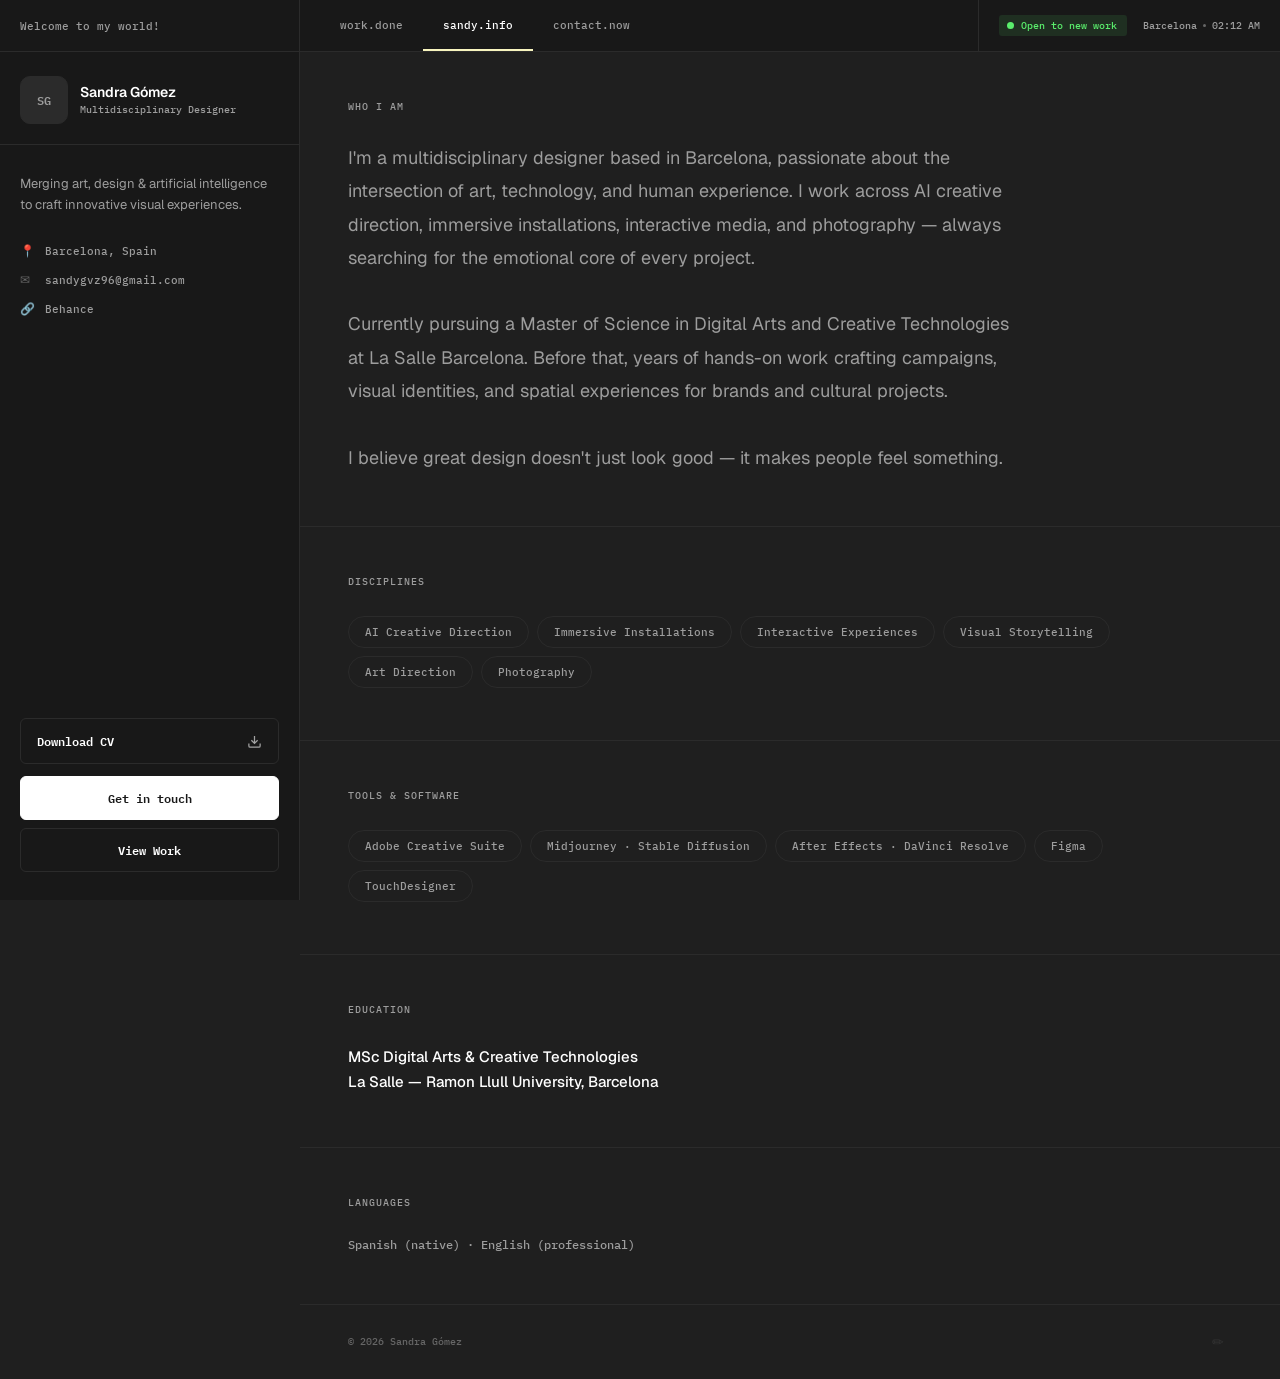
==== about.html @ 4c67fdbd "Rebuild site: sidebar layout + 3 separate pages + full edit mode - index.html / about.html / contact" ====
<!DOCTYPE html>
<html lang="en">
<head>
  <meta charset="UTF-8" />
  <meta name="viewport" content="width=device-width, initial-scale=1.0" />
  <title>Sandra Gómez — sandy.info</title>
  <link rel="preconnect" href="https://fonts.googleapis.com" />
  <link rel="preconnect" href="https://fonts.gstatic.com" crossorigin />
  <link href="https://fonts.googleapis.com/css2?family=IBM+Plex+Mono:ital,wght@0,400;0,500;0,600;1,400&family=Geist:wght@300;400;500;600;700;800;900&display=swap" rel="stylesheet" />
  <link rel="stylesheet" href="css/style.css" />
</head>
<body data-page="about">

  <header class="topnav" id="topnav"></header>

  <div class="page">
    <aside class="sidebar" id="sidebar"></aside>

    <main class="main">
      <div id="about-content"></div>

      <footer class="footer">
        <span class="footer__copy"></span>
        <button class="footer__edit-btn" id="edit-toggle" title="Edit mode (Ctrl+Shift+E)">✏</button>
      </footer>
    </main>
  </div>

  <script src="js/content.js"></script>
  <script src="js/layout.js"></script>
  <script src="js/render.js"></script>
  <script src="js/editor.js"></script>
</body>
</html>
---- css/style.css ----
/* css/style.css — replicating jaxon-cruz-wbs.framer.website structure */

/* ── RESET ───────────────────────────────────────────── */
*, *::before, *::after { box-sizing: border-box; margin: 0; padding: 0; }
ul { list-style: none; }

:root {
  /* Colors — exact tokens from Framer source */
  --bg:           #1f1f1f;
  --nav-bg:       #181818;
  --sidebar-bg:   #181818;
  --surface:      #2b2b2b;
  --surface-alt:  #333;
  --text:         #ffffff;
  --text-muted:   #9d9d9d;
  --text-dim:     #666;
  --accent-yellow:#f7f4be;
  --accent-green: rgb(90, 238, 108);
  --accent-green-bg: rgba(90, 238, 108, 0.1);
  --border:       rgb(43, 43, 43);
  --border-light: rgba(255,255,255,0.06);

  /* Typography */
  --font-sans: 'Geist', sans-serif;
  --font-mono: 'IBM Plex Mono', monospace;

  /* Layout */
  --sidebar-w: 300px;
  --nav-h: 52px;
}

html { scroll-behavior: smooth; }

body {
  font-family: var(--font-sans);
  background: var(--bg);
  color: var(--text);
  -webkit-font-smoothing: antialiased;
  -moz-osx-font-smoothing: grayscale;
}

img { display: block; object-fit: cover; }
a { color: inherit; text-decoration: none; }
button { cursor: pointer; font-family: inherit; }

/* ── TOP NAV ─────────────────────────────────────────── */
.topnav {
  position: fixed; top: 0; left: 0; right: 0; z-index: 200;
  height: var(--nav-h);
  display: grid;
  grid-template-columns: var(--sidebar-w) 1fr auto;
  background: var(--nav-bg);
  border-bottom: 1px solid var(--border);
}

.topnav__left {
  display: flex; align-items: center;
  padding: 0 20px;
  border-right: 1px solid var(--border);
}

.topnav__greeting {
  font-family: var(--font-mono);
  font-size: 11px;
  font-weight: 500;
  color: var(--text-muted);
  white-space: nowrap;
}

.topnav__center {
  display: flex; align-items: stretch;
  padding: 0 20px;
  gap: 0;
  position: relative;
}

.topnav__center a {
  display: flex; align-items: center;
  padding: 0 20px;
  font-family: var(--font-mono);
  font-size: 11px;
  font-weight: 500;
  color: var(--text-muted);
  border-bottom: 2px solid transparent;
  transition: color 0.15s, border-color 0.15s;
  white-space: nowrap;
}

.topnav__center a:hover { color: var(--text); }
.topnav__center a.active {
  color: var(--text);
  border-bottom-color: var(--accent-yellow);
}

.topnav__right {
  display: flex; align-items: center;
  padding: 0 20px;
  gap: 16px;
  border-left: 1px solid var(--border);
}

.topnav__status {
  display: flex; align-items: center; gap: 7px;
  background: var(--accent-green-bg);
  padding: 4px 10px 4px 8px;
  border-radius: 3px;
}

.topnav__status-dot {
  width: 7px; height: 7px;
  border-radius: 50%;
  background: var(--accent-green);
  flex-shrink: 0;
  animation: pulse 2s ease infinite;
}

@keyframes pulse {
  0%, 100% { opacity: 1; }
  50% { opacity: 0.4; }
}

.topnav__status-text {
  font-family: var(--font-mono);
  font-size: 10px;
  font-weight: 500;
  color: var(--accent-green);
  white-space: nowrap;
}

.topnav__meta {
  font-family: var(--font-mono);
  font-size: 10px;
  font-weight: 500;
  color: var(--text-muted);
  display: flex; align-items: center; gap: 6px;
  white-space: nowrap;
}

.topnav__meta-dot {
  width: 3px; height: 3px;
  border-radius: 50%;
  background: var(--text-dim);
  flex-shrink: 0;
}

/* ── PAGE SHELL ──────────────────────────────────────── */
.page {
  display: flex;
  min-height: 100vh;
  padding-top: var(--nav-h);
}

/* ── SIDEBAR (fixed left) ────────────────────────────── */
.sidebar {
  width: var(--sidebar-w);
  min-height: calc(100vh - var(--nav-h));
  background: var(--sidebar-bg);
  border-right: 1px solid var(--border);
  position: sticky;
  top: var(--nav-h);
  height: calc(100vh - var(--nav-h));
  display: flex;
  flex-direction: column;
  justify-content: space-between;
  padding: 0 0 28px;
  flex-shrink: 0;
  overflow-y: auto;
}

.sidebar__top {
  display: flex; flex-direction: column; gap: 28px;
}

/* Profile card */
.sidebar__profile {
  display: flex; align-items: center; gap: 12px;
  padding: 24px 20px 20px;
  border-bottom: 1px solid var(--border);
}

.sidebar__avatar-wrap {
  width: 48px; height: 48px;
  border-radius: 10px;
  overflow: hidden;
  border: 1px solid var(--border);
  background: var(--surface);
  flex-shrink: 0;
  position: relative;
}

.sidebar__avatar {
  width: 100%; height: 100%;
}

.sidebar__avatar-placeholder {
  position: absolute; inset: 0;
  display: flex; align-items: center; justify-content: center;
  font-family: var(--font-mono);
  font-size: 12px;
  font-weight: 600;
  color: var(--text-muted);
  background: var(--surface);
}

.sidebar__identity {
  display: flex; flex-direction: column; gap: 3px;
}

.sidebar__name {
  font-size: 14px;
  font-weight: 600;
  color: var(--text);
  line-height: 1.2;
}

.sidebar__title {
  font-family: var(--font-mono);
  font-size: 10px;
  font-weight: 500;
  color: var(--text-muted);
  line-height: 1.3;
}

/* Bio */
.sidebar__bio {
  padding: 0 20px;
  font-size: 13px;
  line-height: 1.65;
  color: var(--text-muted);
  font-weight: 400;
}

/* Contact list */
.sidebar__contact {
  padding: 0 20px;
  display: flex; flex-direction: column; gap: 14px;
}

.sidebar__contact-item {
  display: flex; align-items: center; gap: 10px;
}

.sidebar__contact-icon {
  width: 15px; height: 15px;
  flex-shrink: 0;
  color: var(--text-dim);
  font-size: 12px;
  display: flex; align-items: center;
}

.sidebar__contact-link {
  font-family: var(--font-mono);
  font-size: 11px;
  font-weight: 500;
  color: var(--text-muted);
  position: relative;
  padding-bottom: 1px;
  transition: color 0.15s;
}

.sidebar__contact-link::after {
  content: '';
  position: absolute; bottom: 0; left: 0; right: 0;
  height: 1px;
  background: var(--text-dim);
  transform: scaleX(0);
  transform-origin: left;
  transition: transform 0.2s;
}

.sidebar__contact-link:hover { color: var(--text); }
.sidebar__contact-link:hover::after { transform: scaleX(1); }

.sidebar__contact-text {
  font-family: var(--font-mono);
  font-size: 11px;
  font-weight: 500;
  color: var(--text-muted);
}

/* Bottom CTAs */
.sidebar__bottom {
  padding: 0 20px;
  display: flex; flex-direction: column; gap: 12px;
}

.sidebar__cv-btn {
  display: flex; align-items: center; justify-content: space-between;
  padding: 12px 16px;
  border: 1px solid var(--border);
  border-radius: 6px;
  font-family: var(--font-mono);
  font-size: 12px;
  font-weight: 600;
  color: var(--text);
  background: transparent;
  transition: background 0.15s, border-color 0.15s;
}

.sidebar__cv-btn:hover {
  background: var(--surface);
  border-color: var(--surface-alt);
}

.sidebar__cv-btn svg {
  opacity: 0.6;
}

.sidebar__cta {
  display: flex; flex-direction: column; gap: 8px;
}

/* ── BUTTONS ─────────────────────────────────────────── */
.btn {
  display: flex; align-items: center; justify-content: center;
  padding: 11px 16px;
  border: 1px solid var(--border);
  border-radius: 6px;
  font-family: var(--font-mono);
  font-size: 12px;
  font-weight: 600;
  color: var(--text);
  background: transparent;
  transition: background 0.15s, border-color 0.15s;
  text-align: center;
}

.btn:hover { background: var(--surface); border-color: var(--surface-alt); }

.btn-primary {
  background: var(--text);
  color: var(--nav-bg);
  border-color: var(--text);
}

.btn-primary:hover {
  background: var(--accent-yellow);
  border-color: var(--accent-yellow);
  color: var(--nav-bg);
}

/* ── MAIN CONTENT ────────────────────────────────────── */
.main {
  flex: 1;
  min-width: 0;
  display: flex; flex-direction: column;
}

/* ── SECTION ─────────────────────────────────────────── */
.section {
  padding: 48px 48px 56px;
  border-bottom: 1px solid var(--border);
}

.section__header {
  display: flex; align-items: center;
  justify-content: space-between;
  margin-bottom: 32px;
  gap: 24px;
  flex-wrap: wrap;
}

.section__label {
  font-family: var(--font-mono);
  font-size: 10px;
  font-weight: 500;
  color: var(--text-muted);
  letter-spacing: 0.1em;
  text-transform: uppercase;
}

/* ── WORK FILTERS ────────────────────────────────────── */
.work__filters {
  display: flex; gap: 6px; flex-wrap: wrap;
}

.filter-btn {
  padding: 5px 14px;
  border: 1px solid var(--border);
  border-radius: 100px;
  background: transparent;
  color: var(--text-muted);
  font-family: var(--font-mono);
  font-size: 10px;
  font-weight: 500;
  letter-spacing: 0.05em;
  cursor: pointer;
  transition: all 0.15s;
}

.filter-btn:hover { color: var(--text); border-color: var(--surface-alt); }
.filter-btn.active {
  background: var(--text); color: var(--nav-bg); border-color: var(--text);
}

/* ── WORK GRID (3 columns) ───────────────────────────── */
.work__grid {
  display: grid;
  grid-template-columns: repeat(3, 1fr);
  gap: 1px;
  background: var(--border);
  border: 1px solid var(--border);
  border-radius: 10px;
  overflow: hidden;
}

.project-card {
  background: var(--bg);
  position: relative;
  overflow: hidden;
  cursor: pointer;
  transition: background 0.15s;
}

.project-card:hover { background: var(--nav-bg); }

.project-card__media {
  aspect-ratio: 4/3;
  overflow: hidden;
  background: var(--surface);
  position: relative;
}

.project-card__media img {
  width: 100%; height: 100%;
  transition: transform 0.4s cubic-bezier(0.25,0.46,0.45,0.94);
}

.project-card:hover .project-card__media img { transform: scale(1.05); }

.project-card__play-icon {
  position: absolute; inset: 0;
  display: flex; align-items: center; justify-content: center;
  pointer-events: none;
}

.project-card__play-icon svg {
  width: 44px; height: 44px;
  fill: white;
  filter: drop-shadow(0 2px 8px rgba(0,0,0,0.6));
  opacity: 0;
  transform: scale(0.85);
  transition: opacity 0.2s, transform 0.2s;
}

.project-card:hover .project-card__play-icon svg {
  opacity: 1; transform: scale(1);
}

.project-card__info {
  padding: 16px 18px 20px;
  display: flex; flex-direction: column; gap: 7px;
  border-top: 1px solid var(--border);
}

.project-card__meta {
  display: flex; align-items: center; gap: 10px;
}

.project-card__category {
  font-family: var(--font-mono);
  font-size: 9px;
  font-weight: 500;
  letter-spacing: 0.1em;
  text-transform: uppercase;
  color: var(--text-muted);
}

.project-card__type-badge {
  font-family: var(--font-mono);
  font-size: 8px;
  font-weight: 600;
  letter-spacing: 0.08em;
  text-transform: uppercase;
  color: var(--accent-green);
  background: var(--accent-green-bg);
  padding: 2px 6px;
  border-radius: 100px;
}

.project-card__title {
  font-size: 14px;
  font-weight: 600;
  line-height: 1.3;
  color: var(--text);
  transition: color 0.15s;
}

.project-card:hover .project-card__title { color: var(--accent-yellow); }

.project-card__desc {
  font-size: 11px;
  color: var(--text-muted);
  line-height: 1.55;
  font-weight: 400;
}

/* ── ABOUT / SANDY.INFO ──────────────────────────────── */
.about__text {
  font-size: 18px;
  line-height: 1.8;
  color: var(--text-muted);
  max-width: 680px;
  font-weight: 400;
}

.info-block {
  padding: 48px 48px 52px;
  border-bottom: 1px solid var(--border);
}

.info-block__label {
  font-family: var(--font-mono);
  font-size: 10px;
  font-weight: 500;
  color: var(--text-muted);
  letter-spacing: 0.1em;
  text-transform: uppercase;
  margin-bottom: 28px;
}

.info-bio {
  font-size: 18px;
  line-height: 1.85;
  color: var(--text-muted);
  max-width: 680px;
  font-weight: 400;
  white-space: pre-line;
}

.info-tags {
  display: flex;
  flex-wrap: wrap;
  gap: 8px;
}

.info-tag {
  padding: 8px 16px;
  border: 1px solid var(--border);
  border-radius: 100px;
  font-family: var(--font-mono);
  font-size: 11px;
  font-weight: 500;
  color: var(--text-muted);
}

.info-education {
  font-size: 15px;
  font-weight: 500;
  color: var(--text);
  line-height: 1.7;
  white-space: pre-line;
}

.info-languages {
  font-family: var(--font-mono);
  font-size: 12px;
  font-weight: 500;
  color: var(--text-muted);
}

/* ── CONTACT ─────────────────────────────────────────── */
.contact__grid {
  display: grid;
  grid-template-columns: 1fr 1fr;
  gap: 48px;
  align-items: start;
}

.contact__heading {
  font-size: clamp(36px, 4vw, 56px);
  font-weight: 800;
  letter-spacing: -0.025em;
  line-height: 1.05;
}

.contact__email-link {
  font-family: var(--font-mono);
  font-size: 15px;
  color: var(--text-muted);
  font-weight: 500;
  border-bottom: 1px solid var(--border);
  padding-bottom: 2px;
  display: inline-block;
  transition: color 0.15s, border-color 0.15s;
  margin-top: 20px;
}

.contact__email-link:hover { color: var(--accent-yellow); border-color: var(--accent-yellow); }

.contact__socials {
  margin-top: 20px;
  display: flex; flex-direction: column; gap: 10px;
}

.contact__social {
  font-family: var(--font-mono);
  font-size: 11px;
  font-weight: 500;
  color: var(--text-muted);
  transition: color 0.15s;
  width: fit-content;
  border-bottom: 1px solid var(--border);
  padding-bottom: 2px;
}

.contact__social:hover { color: var(--text); border-color: var(--text-dim); }

/* ── EDIT CARD CONTROLS ──────────────────────────────── */
.edit-card-controls {
  display: none;
  position: absolute; top: 8px; right: 8px; z-index: 10; gap: 5px;
}

body.edit-mode .edit-card-controls { display: flex; }

.edit-card-controls button {
  padding: 3px 8px; border: none; border-radius: 4px;
  font-size: 9px; font-weight: 700;
  font-family: var(--font-mono);
}

.edit-btn-duplicate { background: #3b82f6; color: white; }
.edit-btn-delete { background: #ef4444; color: white; }

/* ── IMAGE PICKER (edit mode) ────────────────────────── */
.card-img-edit {
  position: absolute; bottom: 8px; left: 8px;
  background: rgba(0,0,0,0.7); color: white;
  font-size: 16px; padding: 5px 8px; border-radius: 6px;
  cursor: pointer; display: none; user-select: none;
}
body.edit-mode .card-img-edit { display: flex; }

.sidebar__avatar-edit {
  position: absolute; bottom: 0; right: 0;
  background: rgba(0,0,0,0.75); border: none; color: white;
  font-size: 13px; padding: 3px 5px; border-radius: 4px 0 6px 0;
  cursor: pointer; display: none;
}
body.edit-mode .sidebar__avatar-edit { display: block; }

/* ── TAG CONTROLS (edit mode) ────────────────────────── */
.info-tag-wrap {
  position: relative; display: inline-flex; align-items: center; gap: 0;
}

.info-tag-del {
  display: none;
  position: absolute; top: -5px; right: -5px;
  width: 16px; height: 16px;
  background: #ef4444; color: white; border: none; border-radius: 50%;
  font-size: 10px; font-weight: 700; cursor: pointer; line-height: 1;
  align-items: center; justify-content: center; padding: 0;
}

body.edit-mode .info-tag-del { display: flex; }

.info-tag-add {
  display: none;
  padding: 7px 14px; border: 1px dashed var(--text-dim); border-radius: 100px;
  background: transparent; color: var(--text-dim);
  font-family: var(--font-mono); font-size: 10px; font-weight: 600; cursor: pointer;
  transition: all 0.15s;
}

body.edit-mode .info-tag-add { display: inline-flex; }
body.edit-mode .info-tag-add:hover { color: var(--text); border-color: var(--text-dim); }

/* ── FOOTER ──────────────────────────────────────────── */
.footer {
  padding: 24px 48px;
  display: flex; justify-content: space-between; align-items: center;
  margin-top: auto;
}

.footer__copy {
  font-family: var(--font-mono);
  font-size: 10px;
  color: var(--text-dim);
  font-weight: 500;
}

.footer__edit-btn {
  background: none; border: none; font-size: 14px;
  color: var(--text-dim); opacity: 0.3; transition: opacity 0.15s; padding: 4px 8px;
}

.footer__edit-btn:hover { opacity: 1; }

/* ── VIDEO MODAL ─────────────────────────────────────── */
.modal { position: fixed; inset: 0; z-index: 1000; display: none; align-items: center; justify-content: center; }
.modal.open { display: flex; }
.modal__backdrop { position: absolute; inset: 0; background: rgba(0,0,0,0.88); backdrop-filter: blur(8px); }
.modal__content { position: relative; z-index: 1; width: min(920px,92vw); background: var(--surface); border-radius: 12px; overflow: hidden; border: 1px solid var(--border); }
.modal__close { position: absolute; top: 12px; right: 12px; z-index: 2; background: rgba(0,0,0,0.6); border: none; color: var(--text); font-size: 15px; width: 30px; height: 30px; border-radius: 50%; display: flex; align-items: center; justify-content: center; }
.modal__video { aspect-ratio: 16/9; }
.modal__video iframe { width: 100%; height: 100%; border: none; }

/* ── EDIT MODE ───────────────────────────────────────── */
body.edit-mode [data-editable] {
  outline: 2px dashed rgba(247,244,190,0.5);
  outline-offset: 3px;
  border-radius: 3px;
  min-width: 30px; min-height: 1em;
}

.edit-save-bar {
  display: none; position: fixed; bottom: 24px; left: 50%; transform: translateX(-50%);
  background: var(--surface); border: 1px solid var(--border); border-radius: 100px;
  padding: 10px 20px; gap: 14px; align-items: center;
  box-shadow: 0 16px 48px rgba(0,0,0,0.6); z-index: 300; white-space: nowrap;
}

body.edit-mode .edit-save-bar { display: flex; }

.edit-save-bar span { font-family: var(--font-mono); font-size: 11px; color: var(--text-muted); }

.edit-save-bar button {
  padding: 6px 16px; border: none; border-radius: 100px;
  font-size: 11px; font-weight: 600; font-family: var(--font-mono);
}

.edit-save-btn { background: var(--accent-green); color: #000; }
.edit-cancel-btn { background: var(--surface-alt); color: var(--text); }

/* ── PLACEHOLDER ─────────────────────────────────────── */
.placeholder-img {
  width: 100%; height: 100%;
  display: flex; align-items: center; justify-content: center;
  background: var(--surface); color: var(--text-dim);
  font-family: var(--font-mono); font-size: 10px; letter-spacing: 0.1em;
}

/* ── RESPONSIVE ──────────────────────────────────────── */
@media (max-width: 1100px) {
  .work__grid { grid-template-columns: repeat(2, 1fr); }
}

@media (max-width: 768px) {
  :root { --sidebar-w: 0px; --nav-h: 52px; }
  .sidebar { display: none; }
  .topnav { grid-template-columns: 1fr auto; }
  .topnav__left { display: none; }
  .topnav__right { display: none; }
  .topnav__center a { padding: 0 12px; }
  .section { padding: 32px 24px 40px; }
  .work__grid { grid-template-columns: 1fr; }
  .contact__grid { grid-template-columns: 1fr; }
  .footer { padding: 20px 24px; }
}
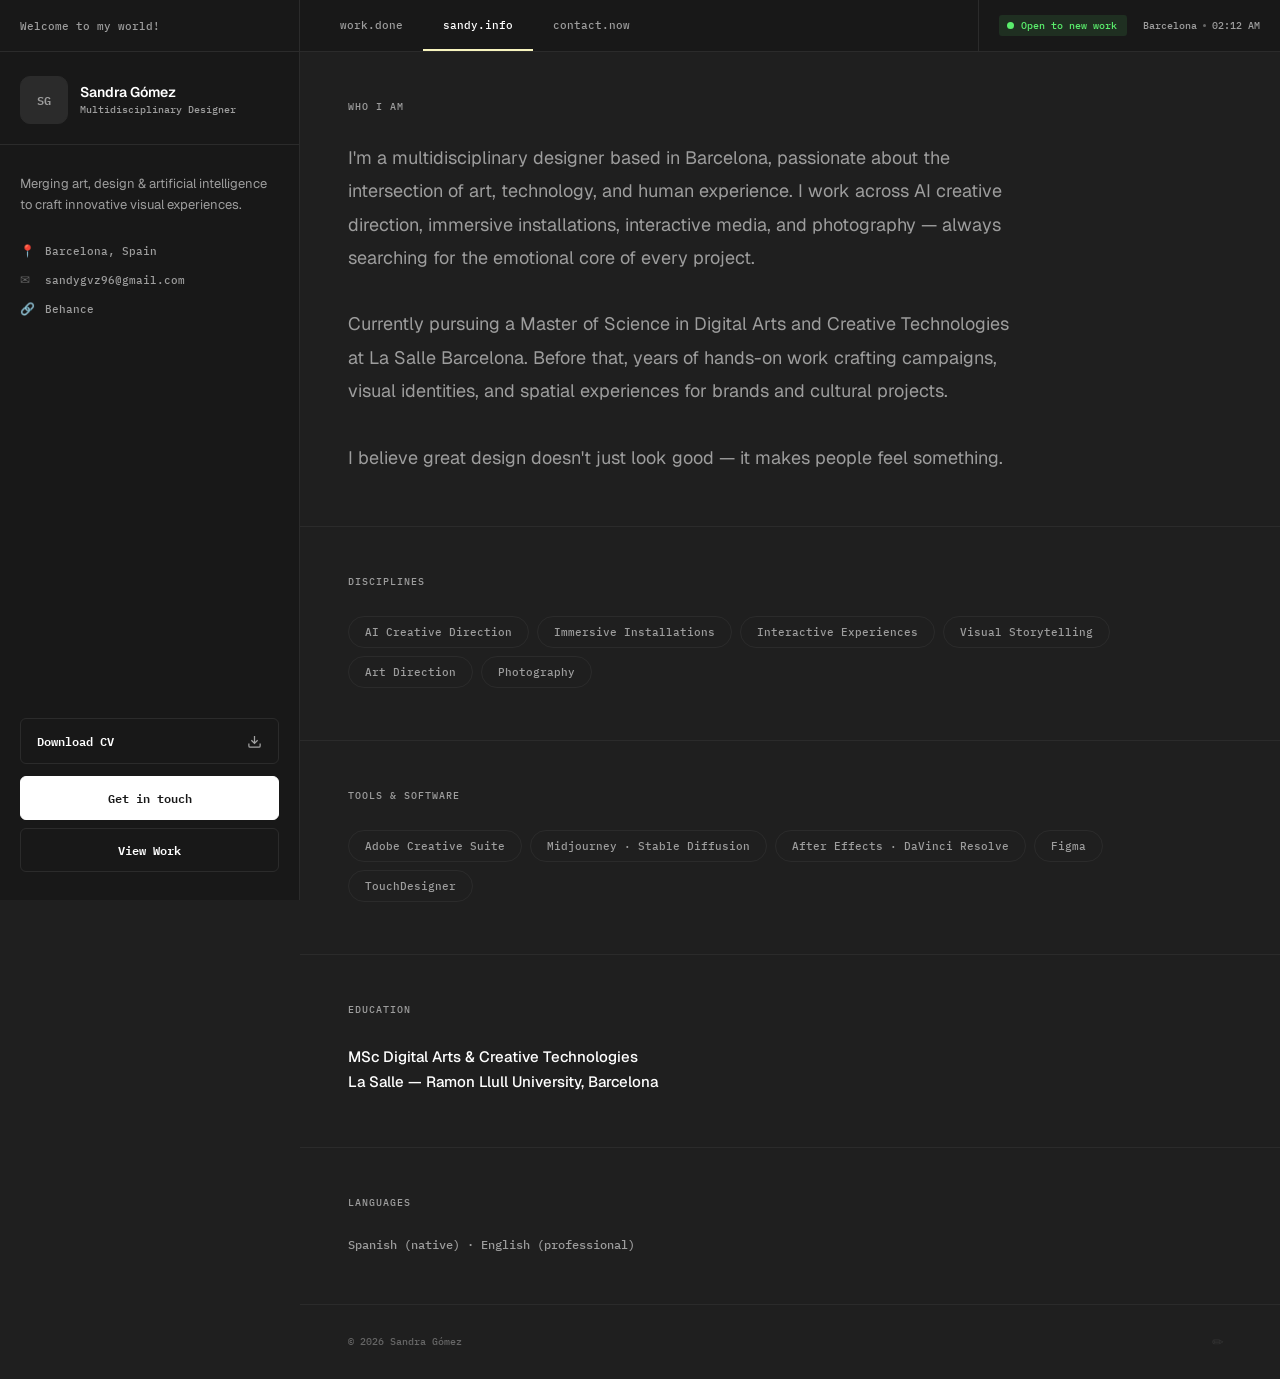
==== commit aa02fa01: "Add Decap CMS admin panel + migrate data to JSON - _data/portfolio.json: single source of truth for " ====
--- a/about.html
+++ b/about.html
@@ -15,13 +15,11 @@
 
   <div class="page">
     <aside class="sidebar" id="sidebar"></aside>
-
     <main class="main">
       <div id="about-content"></div>
-
       <footer class="footer">
         <span class="footer__copy"></span>
-        <button class="footer__edit-btn" id="edit-toggle" title="Edit mode (Ctrl+Shift+E)">✏</button>
+        <button class="footer__edit-btn" id="edit-toggle" title="Open content manager">✏</button>
       </footer>
     </main>
   </div>
@@ -30,5 +28,6 @@
   <script src="js/layout.js"></script>
   <script src="js/render.js"></script>
   <script src="js/editor.js"></script>
+  <script src="js/data.js"></script>
 </body>
 </html>
